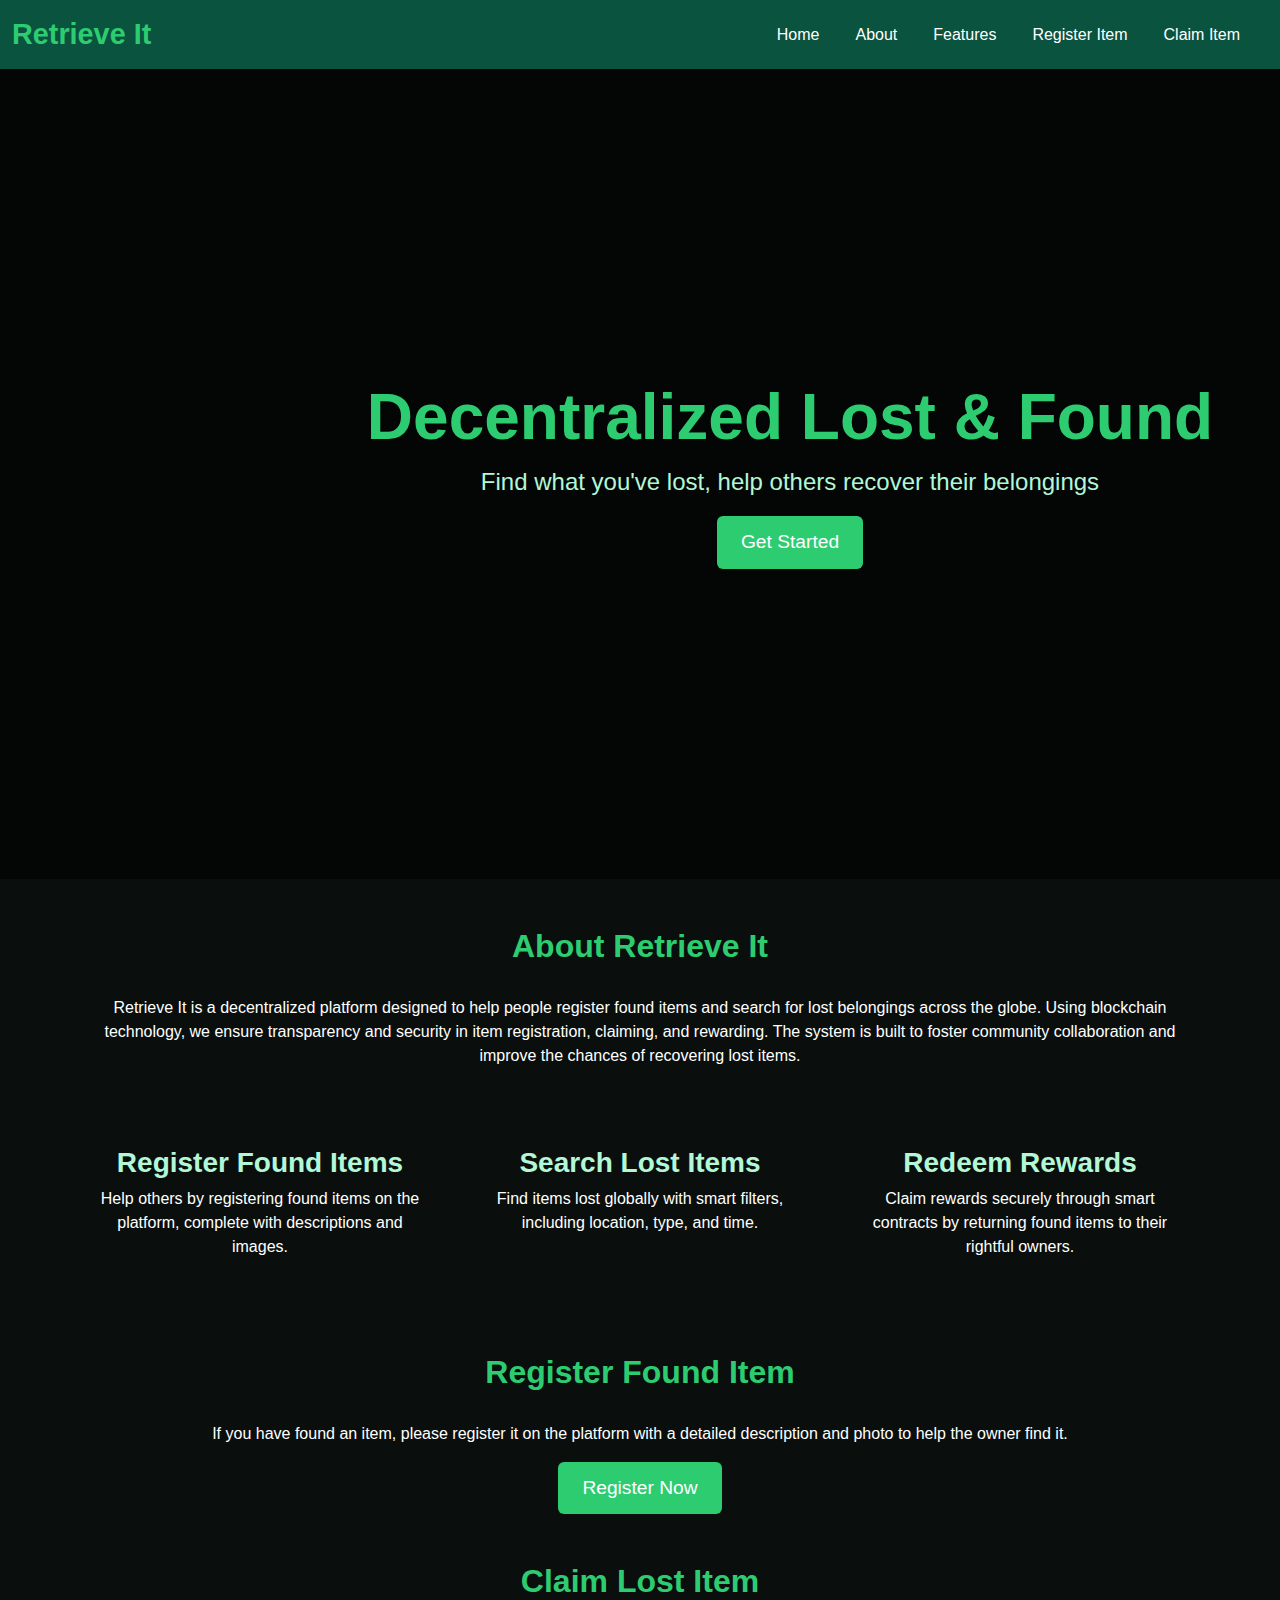
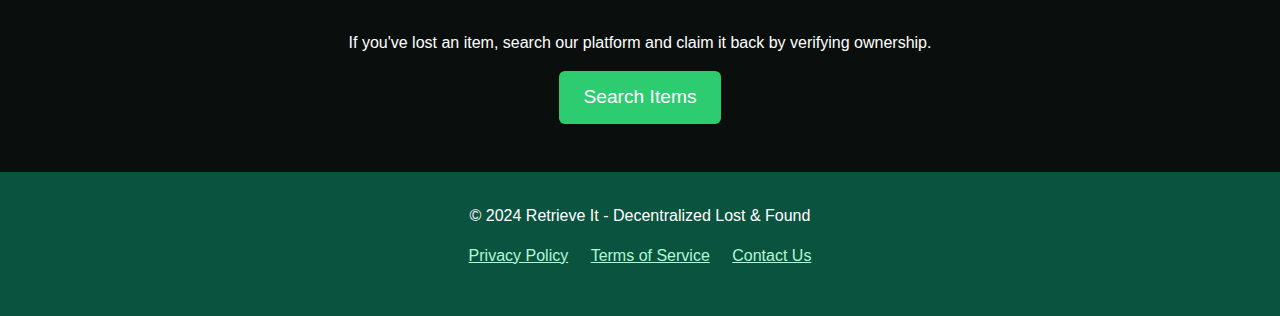
==== index.html @ 5e63aada "Add files via upload" ====
<!DOCTYPE html>
<html lang="en">
<head>
    <meta charset="UTF-8">
    <meta name="viewport" content="width=device-width, initial-scale=1.0">
    <title>Decentralized Lost & Found - Emerald Theme</title>
    <link href="https://cdn.jsdelivr.net/npm/bootstrap@5.3.0-alpha1/dist/css/bootstrap.min.css" rel="stylesheet">
    <link rel="stylesheet" href="./styles.css">
</head>
<body>

    <!-- Navbar -->
    <nav class="navbar navbar-expand-lg navbar-dark bg-emerald">
        <div class="container-fluid">
            <a class="navbar-brand" href="#">Retrieve It</a>
            <button class="navbar-toggler" type="button" data-bs-toggle="collapse" data-bs-target="#navbarNav" aria-controls="navbarNav" aria-expanded="false" aria-label="Toggle navigation">
                <span class="navbar-toggler-icon"></span>
            </button>
            <div class="collapse navbar-collapse" id="navbarNav">
                <ul class="navbar-nav ms-auto">
                    <li class="nav-item">
                        <a class="nav-link active" aria-current="page" href="#">Home</a>
                    </li>
                    <li class="nav-item">
                        <a class="nav-link" href="#about">About</a>
                    </li>
                    <li class="nav-item">
                        <a class="nav-link" href="#features">Features</a>
                    </li>
                    <li class="nav-item">
                        <a class="nav-link" href="#register">Register Item</a>
                    </li>
                    <li class="nav-item">
                        <a class="nav-link" href="#claim">Claim Item</a>
                    </li>
                </ul>
            </div>
        </div>
    </nav>

    <!-- Hero Section -->
    <div class="hero-section text-center text-white d-flex align-items-center justify-content-center">
        <video autoplay loop muted>
            <source src="./RSL Funding Happy Family Clip.mp4" type="video/mp4">
            Your browser does not support the video tag.
        </video>
        <div>
            <h1>Decentralized Lost & Found</h1>
            <p>Find what you've lost, help others recover their belongings</p>
            <a href="#features" class="btn btn-emerald">Get Started</a>
        </div>
    </div>

    <!-- About Section -->
    <section id="about" class="container my-5 text-center">
        <h2>About Retrieve It</h2>
        <p>
            Retrieve It is a decentralized platform designed to help people register found items and search for lost belongings across the globe. Using blockchain technology, we ensure transparency and security in item registration, claiming, and rewarding. The system is built to foster community collaboration and improve the chances of recovering lost items.
        </p>
    </section>

    <!-- Features Section -->
    <section id="features" class="container my-5 text-center">
        <div class="row">
            <div class="col-md-4">
                <i class="bi bi-box-seam icon"></i>
                <h3>Register Found Items</h3>
                <p>Help others by registering found items on the platform, complete with descriptions and images.</p>
            </div>
            <div class="col-md-4">
                <i class="bi bi-search icon"></i>
                <h3>Search Lost Items</h3>
                <p>Find items lost globally with smart filters, including location, type, and time.</p>
            </div>
            <div class="col-md-4">
                <i class="bi bi-wallet2 icon"></i>
                <h3>Redeem Rewards</h3>
                <p>Claim rewards securely through smart contracts by returning found items to their rightful owners.</p>
            </div>
        </div>
    </section>

    <!-- Register and Claim Section -->
    <section id="register" class="container my-5 text-center">
        <h2>Register Found Item</h2>
        <p>If you have found an item, please register it on the platform with a detailed description and photo to help the owner find it.</p>
        <a href="#" class="btn btn-emerald">Register Now</a>
    </section>

    <section id="claim" class="container my-5 text-center">
        <h2>Claim Lost Item</h2>
        <p>If you've lost an item, search our platform and claim it back by verifying ownership.</p>
        <a href="#" class="btn btn-emerald">Search Items</a>
    </section>

    <!-- Footer -->
    <footer class="footer">
        <div class="container">
            <p>&copy; 2024 Retrieve It - Decentralized Lost & Found</p>
            <ul class="list-inline">
                <li class="list-inline-item"><a href="#">Privacy Policy</a></li>
                <li class="list-inline-item"><a href="#">Terms of Service</a></li>
                <li class="list-inline-item"><a href="#">Contact Us</a></li>
            </ul>
        </div>
    </footer>

    <script src="https://cdn.jsdelivr.net/npm/bootstrap@5.3.0-alpha1/dist/js/bootstrap.bundle.min.js"></script>
    <script src="js/scripts.js"></script>
</body>
</html>
---- styles.css ----
body {
    font-family: Arial, sans-serif;
    margin: 0;
    padding: 0;
}

header {
    background-color: #333;
    color: #fff;
    padding: 1em;
    text-align: center;
    animation: fadeIn 2s; /* add animation to header */
}

nav ul {
    list-style: none;
    margin: 0;
    padding: 0;
    display: flex;
    justify-content: space-between;
}

nav li {
    margin-right: 20px;
}

nav a {
    color: #fff;
    text-decoration: none;
}

main {
    display: grid;
    grid-template-columns: 1fr 1fr;
    gap: 20px;
    padding: 20px;
}

.hero {
    grid-column: 1 / -1;
    background-image: linear-gradient(to bottom, #333, #444);
    color: #fff;
    padding: 20px;
    text-align: center;
    animation: slideIn 2s; /* add animation to hero section */
}

.hero h1 {
    font-size: 36px;
    margin-bottom: 10px;
    animation: bounceIn 2s; /* add animation to hero title */
}

.hero p {
    font-size: 18px;
    margin-bottom: 20px;
    animation: fadeIn 2s; /* add animation to hero paragraph */
}

.hero button {
    background-color: #4CAF50;
    color: #fff;
    border: none;
    border-radius: 5px;
    cursor: pointer;
    animation: pulse 2s; /* add animation to hero button */
}

.finder-form {
    animation: fadeIn 2s; /* add animation to form section */
}

.finder-response {
    animation: fadeIn 2s; /* add animation to response section */
}

.finder-tips {
    animation: fadeIn 2s; /* add animation to tips section */
}

footer {
    animation: slideIn 2s; /* add animation to footer */
}

/* animation keyframes */
@keyframes fadeIn {
    0% {
        opacity: 0;
    }
    100% {
        opacity: 1;
    }
}

@keyframes slideIn {
    0% {
        transform: translateX(-100%);
    }
    100% {
        transform: translateX(0);
    }
}

@keyframes bounceIn {
    0% {
        transform: scale(0.5);
    }
    50% {
        transform: scale(1.2);
    }
    100% {
        transform: scale(1);
    }
}

@keyframes pulse {
    0% {
        transform: scale(0.9);
    }
    50% {
        transform: scale(1.1);
    }
    100% {
        transform: scale(0.9);
    }
}


/* General Styles */
body {
    font-family: 'Poppins', sans-serif;
    background-color: #0a0f0d;
    color: #fff;
    margin: 0;
    padding: 0;
}

/* Emerald Theme Colors */
.bg-emerald {
    background-color: #0a533f !important;
}

.btn-emerald {
    background-color: #2ecc71;
    color: #fff;
    border: none;
    font-size: 1.2rem;
    padding: 0.75rem 1.5rem;
    transition: background-color 0.3s;
}

.btn-emerald:hover {
    background-color: #27ae60;
}

/* Hero Section */
.hero-section {
    height: 90vh;
    background: linear-gradient(rgba(0, 0, 0, 0.6), rgba(0, 0, 0, 0.6)), url('https://images.unsplash.com/photo-1606760227055-1a9e6f3fa98a') no-repeat center center/cover;
    text-align: center;
}

.hero-section h1 {
    font-size: 4rem;
    font-weight: 700;
    color: #2ecc71;
}

.hero-section p {
    font-size: 1.5rem;
    color: #b2f7d6;
}

.hero-section .btn {
    font-size: 1.2rem;
    padding: 0.75rem 1.5rem;
}

/* Navbar */
.navbar-brand {
    font-weight: bold;
    font-size: 1.8rem;
    color: #2ecc71 !important;
}

.nav-link {
    color: #fff !important;
}

.nav-link:hover {
    color: #2ecc71 !important;
}

/* Features Section */
.icon {
    font-size: 3rem;
    margin-bottom: 20px;
    color: #2ecc71;
}

h2 {
    font-weight: 600;
    color: #2ecc71;
    margin-bottom: 30px;
}

h3 {
    font-weight: 600;
    color: #b2f7d6;
}

.container .row .col-md-4 {
    padding: 30px;
}

/* Footer */
.footer {
    background-color: #0a533f;
    padding: 2rem;
    color: #fff;
    text-align: center;
}

.footer ul {
    list-style: none;
    padding: 0;
}

.footer ul li {
    display: inline;
    margin: 0 10px;
}

.footer ul li a {
    color: #b2f7d6;
}

.footer ul li a:hover {
    color: #2ecc71;
}
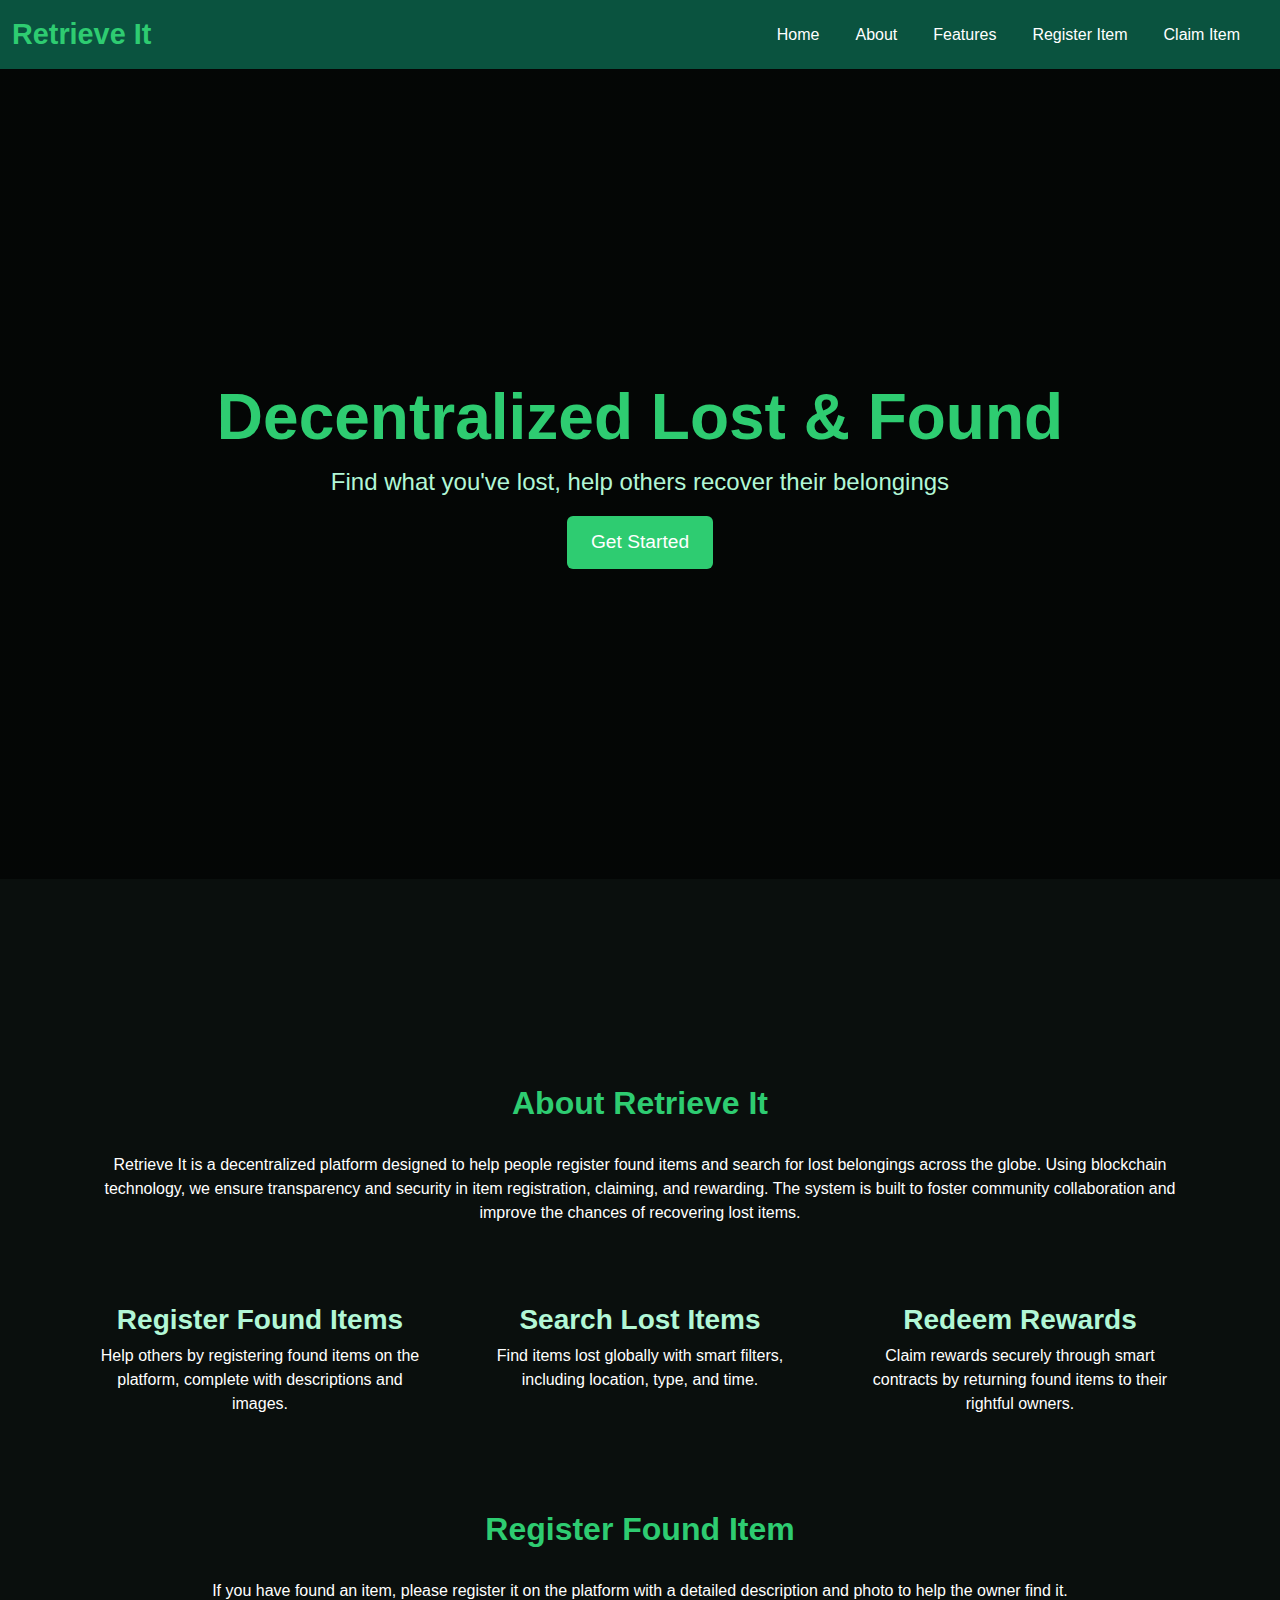
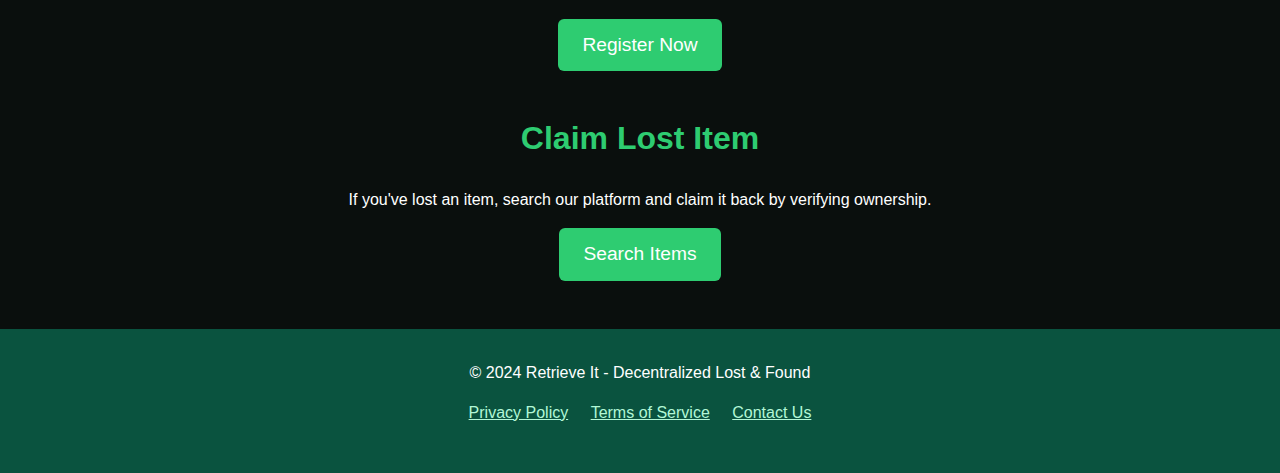
==== commit 93da6239: "Update index.html" ====
--- a/index.html
+++ b/index.html
@@ -37,19 +37,21 @@
             </div>
         </div>
     </nav>
+<div> <div class="hero-section text-center text-white d-flex align-items-center justify-content-center">
+        
+    <div>
+        <h1>Decentralized Lost & Found</h1>
+        <p>Find what you've lost, help others recover their belongings</p>
+        <a href="#features" class="btn btn-emerald">Get Started</a>
+    </div>
+</div>
+    <video autoplay loop muted>
+        <source src="./Motion Made - Free Green Color Neon lights rectangle frame animated loop background.mp4" type="video/mp4">
+        Your browser does not support the video tag.
+    </video>
 
     <!-- Hero Section -->
-    <div class="hero-section text-center text-white d-flex align-items-center justify-content-center">
-        <video autoplay loop muted>
-            <source src="./RSL Funding Happy Family Clip.mp4" type="video/mp4">
-            Your browser does not support the video tag.
-        </video>
-        <div>
-            <h1>Decentralized Lost & Found</h1>
-            <p>Find what you've lost, help others recover their belongings</p>
-            <a href="#features" class="btn btn-emerald">Get Started</a>
-        </div>
-    </div>
+   
 
     <!-- About Section -->
     <section id="about" class="container my-5 text-center">
@@ -79,7 +81,7 @@
             </div>
         </div>
     </section>
-
+</div>
     <!-- Register and Claim Section -->
     <section id="register" class="container my-5 text-center">
         <h2>Register Found Item</h2>
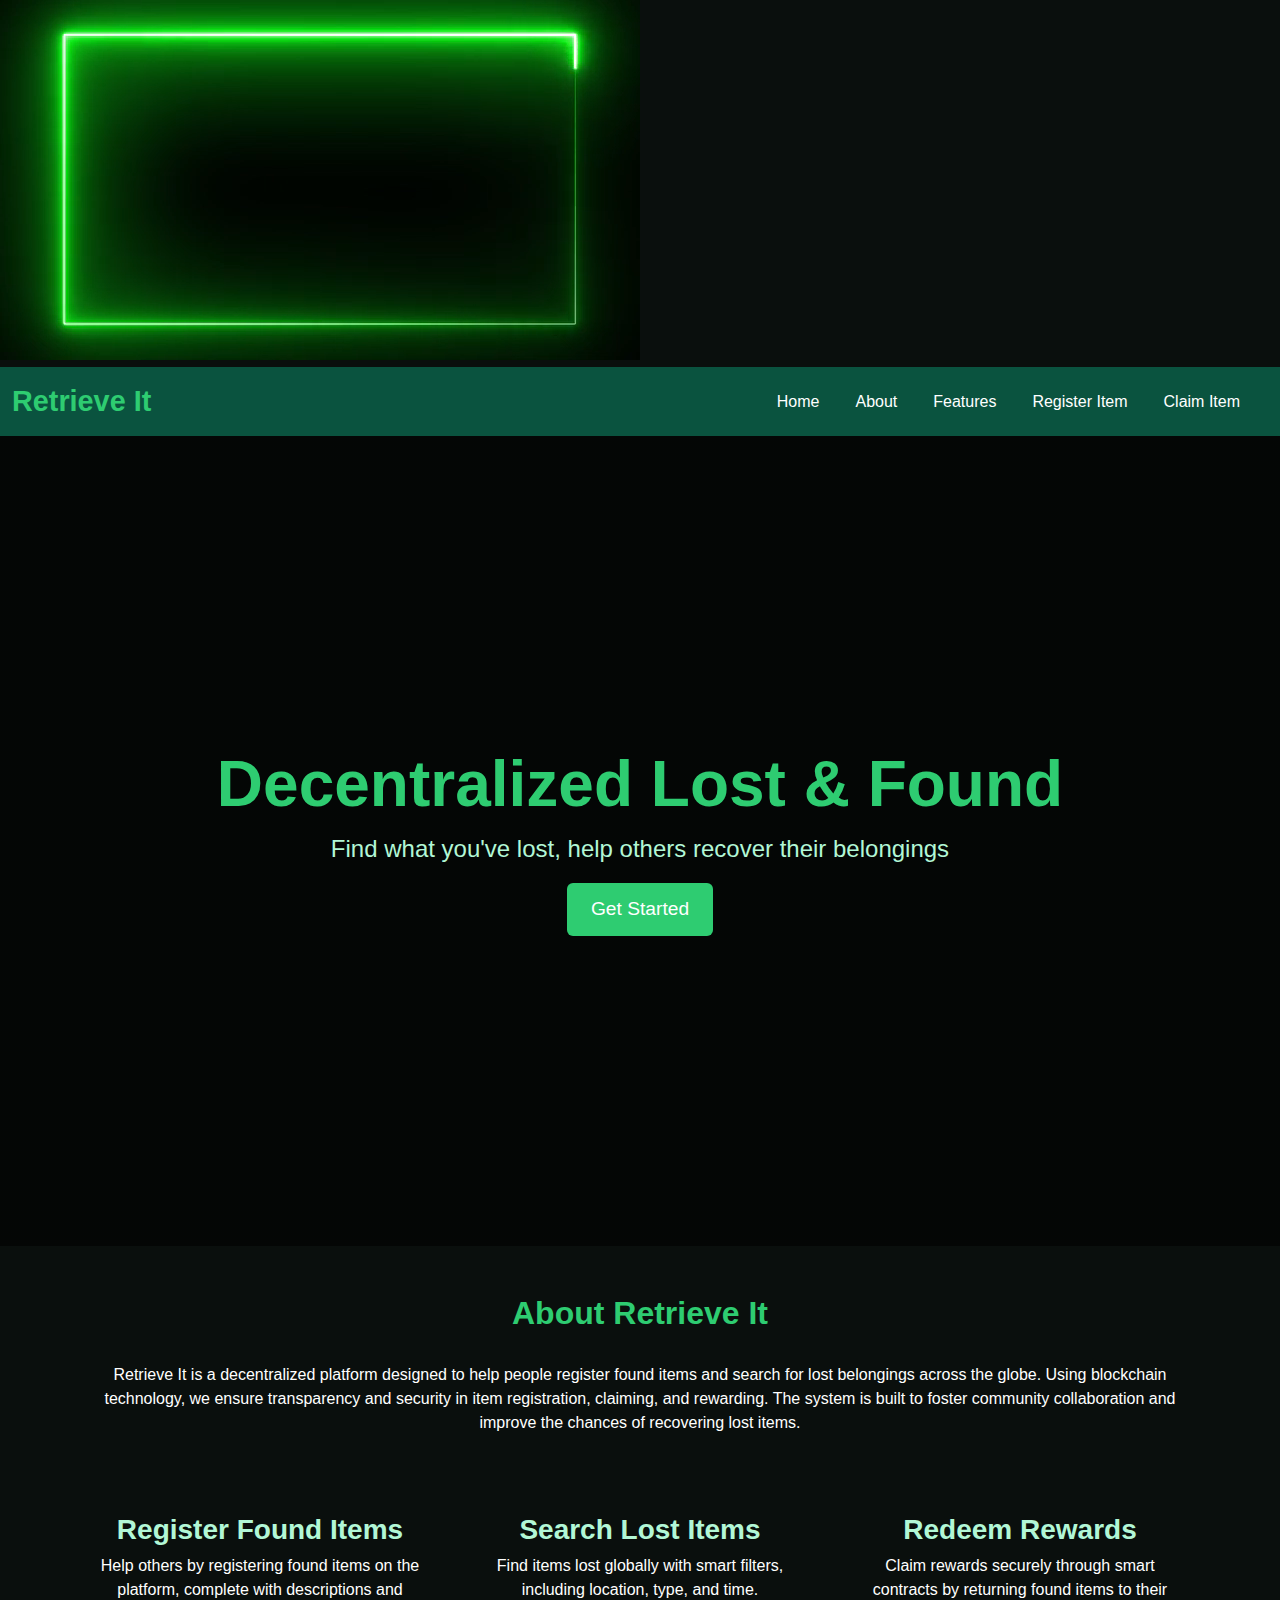
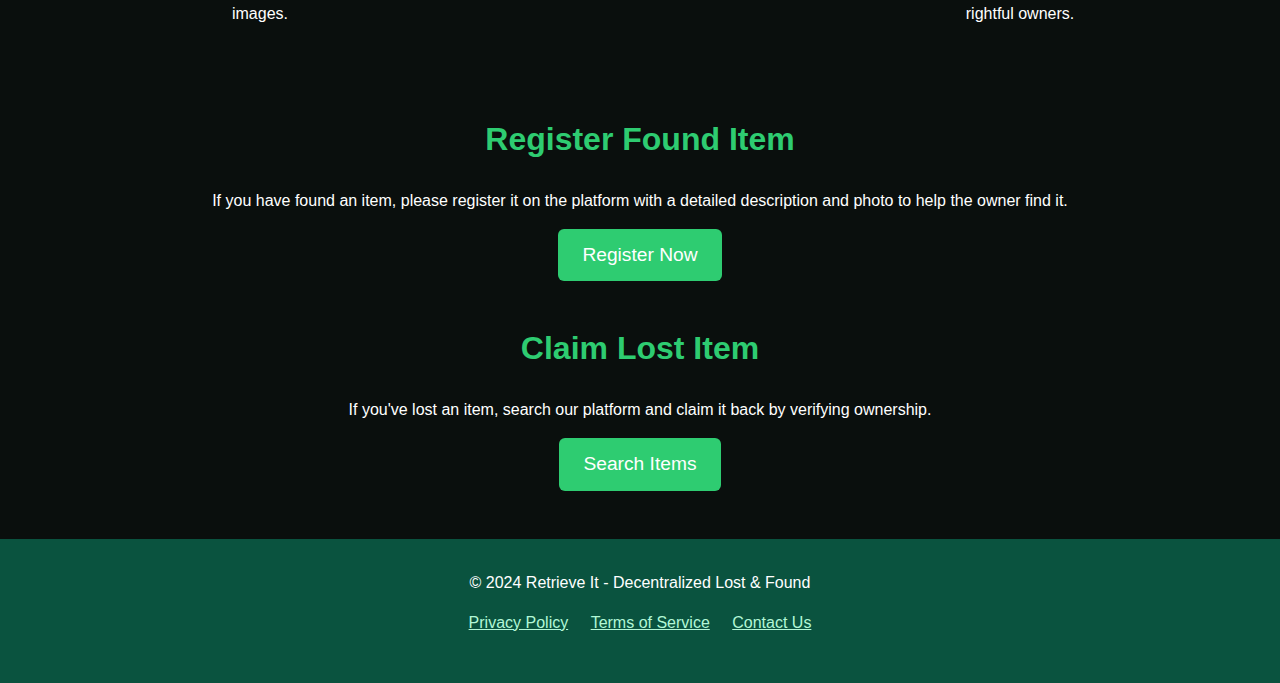
==== commit ef9695b0: "Update index.html" ====
--- a/index.html
+++ b/index.html
@@ -1,5 +1,6 @@
 <!DOCTYPE html>
 <html lang="en">
+
 <head>
     <meta charset="UTF-8">
     <meta name="viewport" content="width=device-width, initial-scale=1.0">
@@ -7,85 +8,94 @@
     <link href="https://cdn.jsdelivr.net/npm/bootstrap@5.3.0-alpha1/dist/css/bootstrap.min.css" rel="stylesheet">
     <link rel="stylesheet" href="./styles.css">
 </head>
+
 <body>
+    <div class="ggs">
+        <video autoplay loop muted plays-inline class="back-video"> 
+            <source src="./Motion Made - Free Green Color Neon lights rectangle frame animated loop background.mp4">
+        </video>
+        <!-- Navbar -->
+        <nav class="navbar navbar-expand-lg navbar-dark bg-emerald">
+            <div class="container-fluid">
+                <a class="navbar-brand" href="#">Retrieve It</a>
+                <button class="navbar-toggler" type="button" data-bs-toggle="collapse" data-bs-target="#navbarNav"
+                    aria-controls="navbarNav" aria-expanded="false" aria-label="Toggle navigation">
+                    <span class="navbar-toggler-icon"></span>
+                </button>
+                <div class="collapse navbar-collapse" id="navbarNav">
+                    <ul class="navbar-nav ms-auto">
+                        <li class="nav-item">
+                            <a class="nav-link active" aria-current="page" href="#">Home</a>
+                        </li>
+                        <li class="nav-item">
+                            <a class="nav-link" href="#about">About</a>
+                        </li>
+                        <li class="nav-item">
+                            <a class="nav-link" href="#features">Features</a>
+                        </li>
+                        <li class="nav-item">
+                            <a class="nav-link" href="#register">Register Item</a>
+                        </li>
+                        <li class="nav-item">
+                            <a class="nav-link" href="#claim">Claim Item</a>
+                        </li>
+                    </ul>
+                </div>
+            </div>
+        </nav>
 
-    <!-- Navbar -->
-    <nav class="navbar navbar-expand-lg navbar-dark bg-emerald">
-        <div class="container-fluid">
-            <a class="navbar-brand" href="#">Retrieve It</a>
-            <button class="navbar-toggler" type="button" data-bs-toggle="collapse" data-bs-target="#navbarNav" aria-controls="navbarNav" aria-expanded="false" aria-label="Toggle navigation">
-                <span class="navbar-toggler-icon"></span>
-            </button>
-            <div class="collapse navbar-collapse" id="navbarNav">
-                <ul class="navbar-nav ms-auto">
-                    <li class="nav-item">
-                        <a class="nav-link active" aria-current="page" href="#">Home</a>
-                    </li>
-                    <li class="nav-item">
-                        <a class="nav-link" href="#about">About</a>
-                    </li>
-                    <li class="nav-item">
-                        <a class="nav-link" href="#features">Features</a>
-                    </li>
-                    <li class="nav-item">
-                        <a class="nav-link" href="#register">Register Item</a>
-                    </li>
-                    <li class="nav-item">
-                        <a class="nav-link" href="#claim">Claim Item</a>
-                    </li>
-                </ul>
+        <div>
+            <div class="hero-section text-center text-white d-flex align-items-center justify-content-center">
+
+                <div>
+                    <h1>Decentralized Lost & Found</h1>
+                    <p>Find what you've lost, help others recover their belongings</p>
+                    <a href="#features" class="btn btn-emerald">Get Started</a>
+                </div>
             </div>
         </div>
-    </nav>
-<div> <div class="hero-section text-center text-white d-flex align-items-center justify-content-center">
-        
-    <div>
-        <h1>Decentralized Lost & Found</h1>
-        <p>Find what you've lost, help others recover their belongings</p>
-        <a href="#features" class="btn btn-emerald">Get Started</a>
     </div>
-</div>
-    <video autoplay loop muted>
-        <source src="./Motion Made - Free Green Color Neon lights rectangle frame animated loop background.mp4" type="video/mp4">
-        Your browser does not support the video tag.
-    </video>
 
-    <!-- Hero Section -->
-   
 
-    <!-- About Section -->
-    <section id="about" class="container my-5 text-center">
-        <h2>About Retrieve It</h2>
-        <p>
-            Retrieve It is a decentralized platform designed to help people register found items and search for lost belongings across the globe. Using blockchain technology, we ensure transparency and security in item registration, claiming, and rewarding. The system is built to foster community collaboration and improve the chances of recovering lost items.
-        </p>
-    </section>
+        <!-- About Section -->
+        <section id="about" class="container my-5 text-center">
+            <h2>About Retrieve It</h2>
+            <p>
+                Retrieve It is a decentralized platform designed to help people register found items and search for lost
+                belongings across the globe. Using blockchain technology, we ensure transparency and security in item
+                registration, claiming, and rewarding. The system is built to foster community collaboration and improve
+                the chances of recovering lost items.
+            </p>
+        </section>
 
-    <!-- Features Section -->
-    <section id="features" class="container my-5 text-center">
-        <div class="row">
-            <div class="col-md-4">
-                <i class="bi bi-box-seam icon"></i>
-                <h3>Register Found Items</h3>
-                <p>Help others by registering found items on the platform, complete with descriptions and images.</p>
+        <!-- Features Section -->
+        <section id="features" class="container my-5 text-center">
+            <div class="row">
+                <div class="col-md-4">
+                    <i class="bi bi-box-seam icon"></i>
+                    <h3>Register Found Items</h3>
+                    <p>Help others by registering found items on the platform, complete with descriptions and images.
+                    </p>
+                </div>
+                <div class="col-md-4">
+                    <i class="bi bi-search icon"></i>
+                    <h3>Search Lost Items</h3>
+                    <p>Find items lost globally with smart filters, including location, type, and time.</p>
+                </div>
+                <div class="col-md-4">
+                    <i class="bi bi-wallet2 icon"></i>
+                    <h3>Redeem Rewards</h3>
+                    <p>Claim rewards securely through smart contracts by returning found items to their rightful owners.
+                    </p>
+                </div>
             </div>
-            <div class="col-md-4">
-                <i class="bi bi-search icon"></i>
-                <h3>Search Lost Items</h3>
-                <p>Find items lost globally with smart filters, including location, type, and time.</p>
-            </div>
-            <div class="col-md-4">
-                <i class="bi bi-wallet2 icon"></i>
-                <h3>Redeem Rewards</h3>
-                <p>Claim rewards securely through smart contracts by returning found items to their rightful owners.</p>
-            </div>
-        </div>
-    </section>
-</div>
+        </section>
+
     <!-- Register and Claim Section -->
     <section id="register" class="container my-5 text-center">
         <h2>Register Found Item</h2>
-        <p>If you have found an item, please register it on the platform with a detailed description and photo to help the owner find it.</p>
+        <p>If you have found an item, please register it on the platform with a detailed description and photo to help
+            the owner find it.</p>
         <a href="#" class="btn btn-emerald">Register Now</a>
     </section>
 
@@ -110,4 +120,5 @@
     <script src="https://cdn.jsdelivr.net/npm/bootstrap@5.3.0-alpha1/dist/js/bootstrap.bundle.min.js"></script>
     <script src="js/scripts.js"></script>
 </body>
+
 </html>
--- a/styles.css
+++ b/styles.css
@@ -238,3 +238,5 @@
 .footer ul li a:hover {
     color: #2ecc71;
 }
+
+
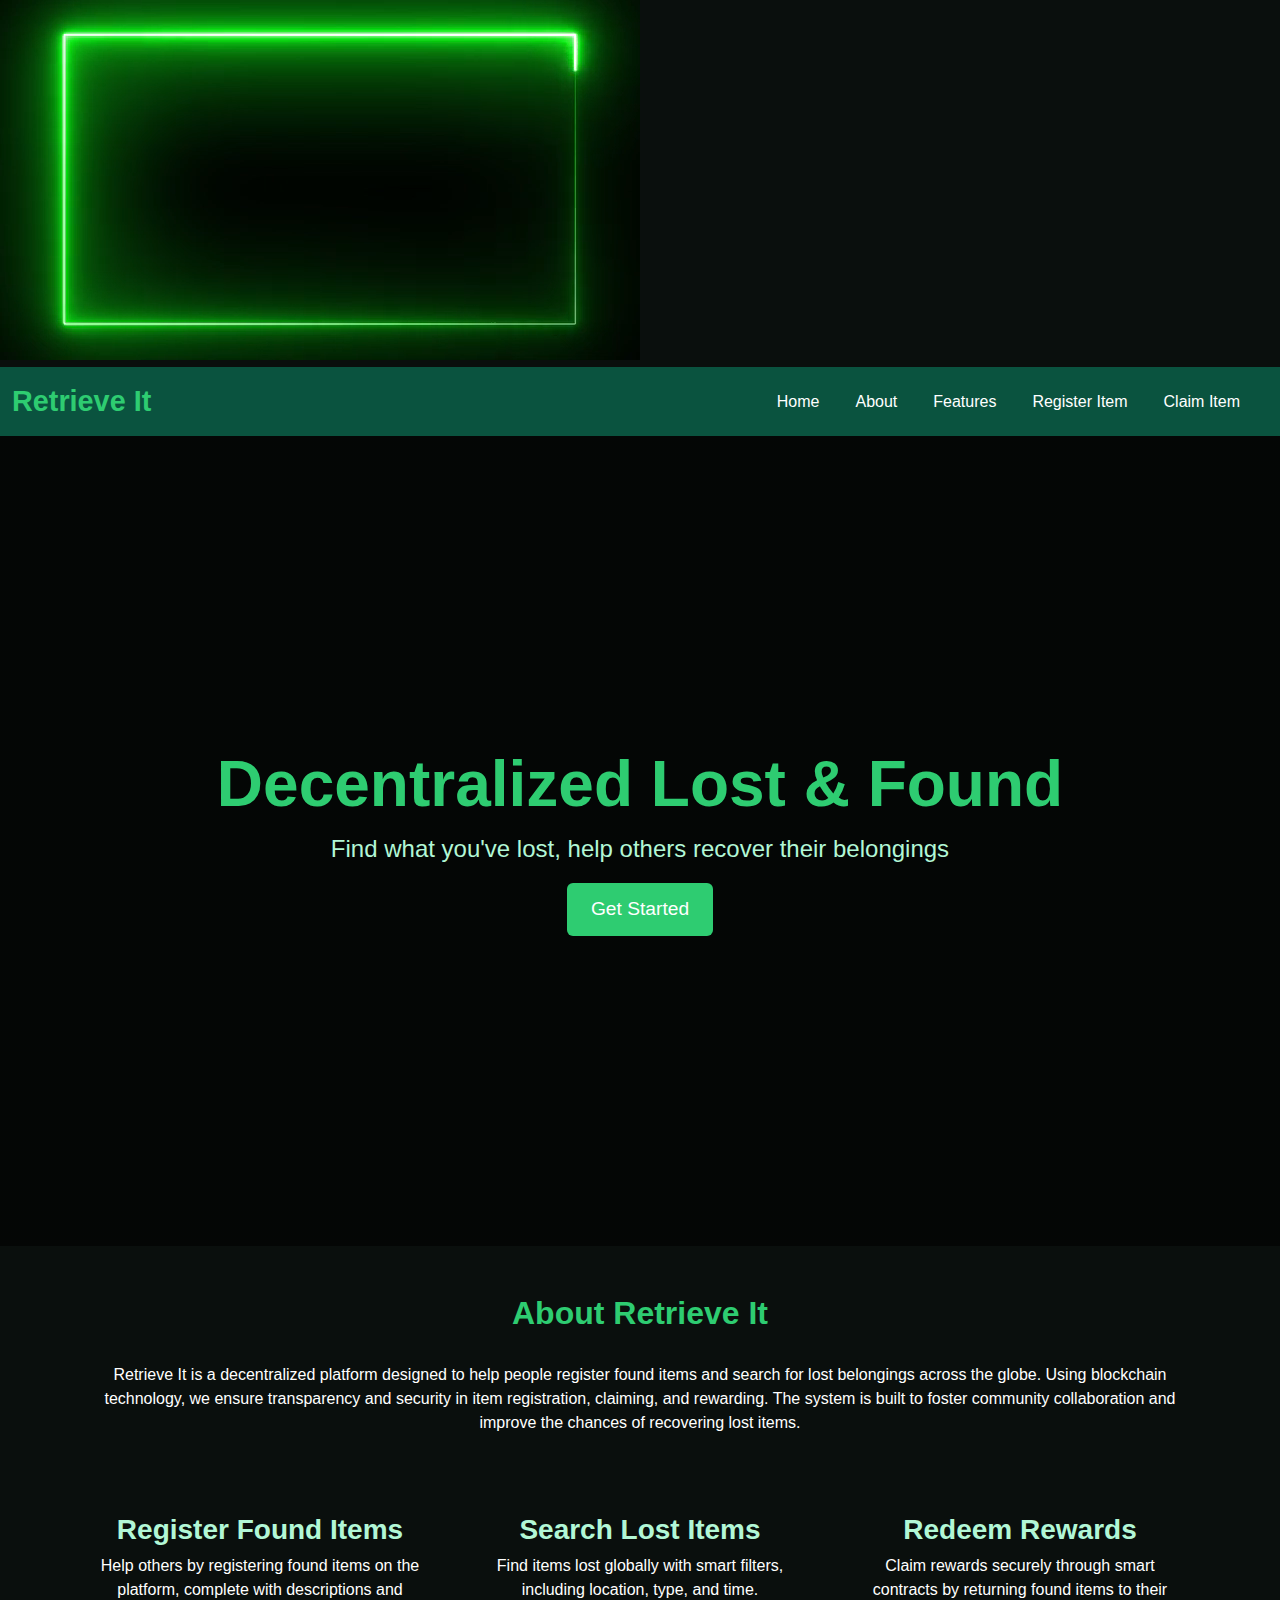
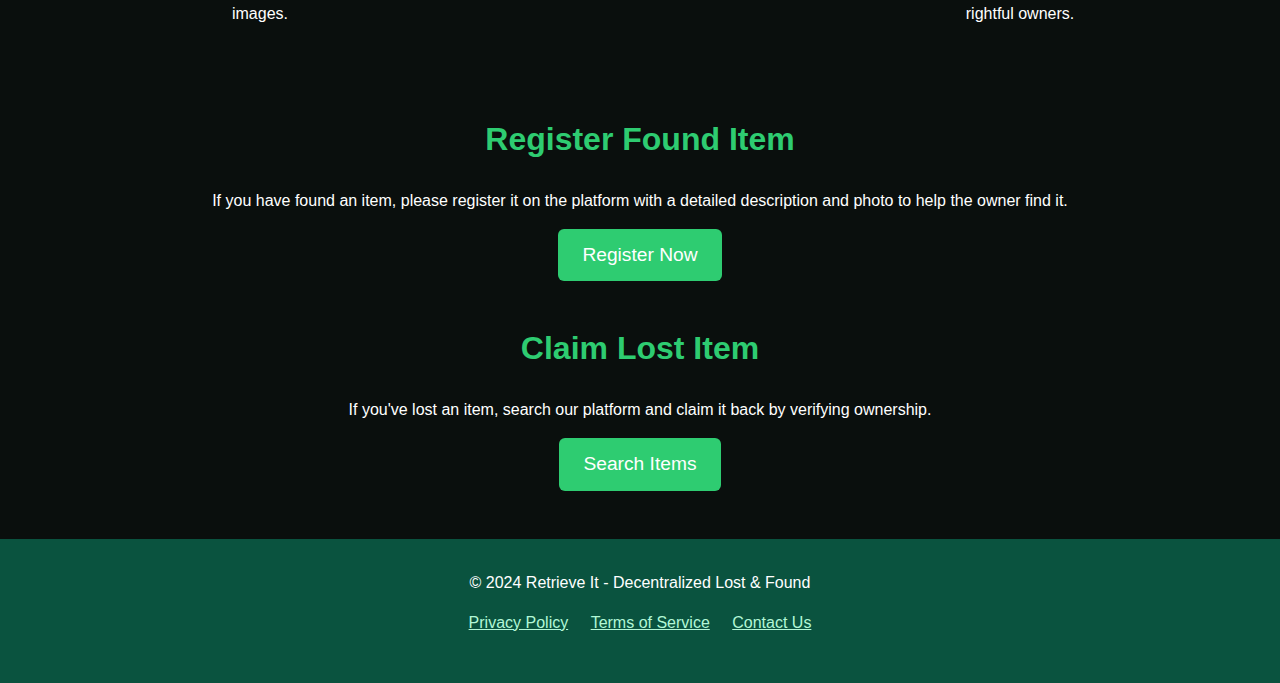
==== commit f7484154: "Update index.html" ====
--- a/index.html
+++ b/index.html
@@ -16,7 +16,9 @@
         </video>
         <!-- Navbar -->
         <nav class="navbar navbar-expand-lg navbar-dark bg-emerald">
+            
             <div class="container-fluid">
+                <div><img src="./Screenshot_2024-09-07_202419-removebg-preview (1).png" alt="" height="60" id="navimg"></div>
                 <a class="navbar-brand" href="#">Retrieve It</a>
                 <button class="navbar-toggler" type="button" data-bs-toggle="collapse" data-bs-target="#navbarNav"
                     aria-controls="navbarNav" aria-expanded="false" aria-label="Toggle navigation">
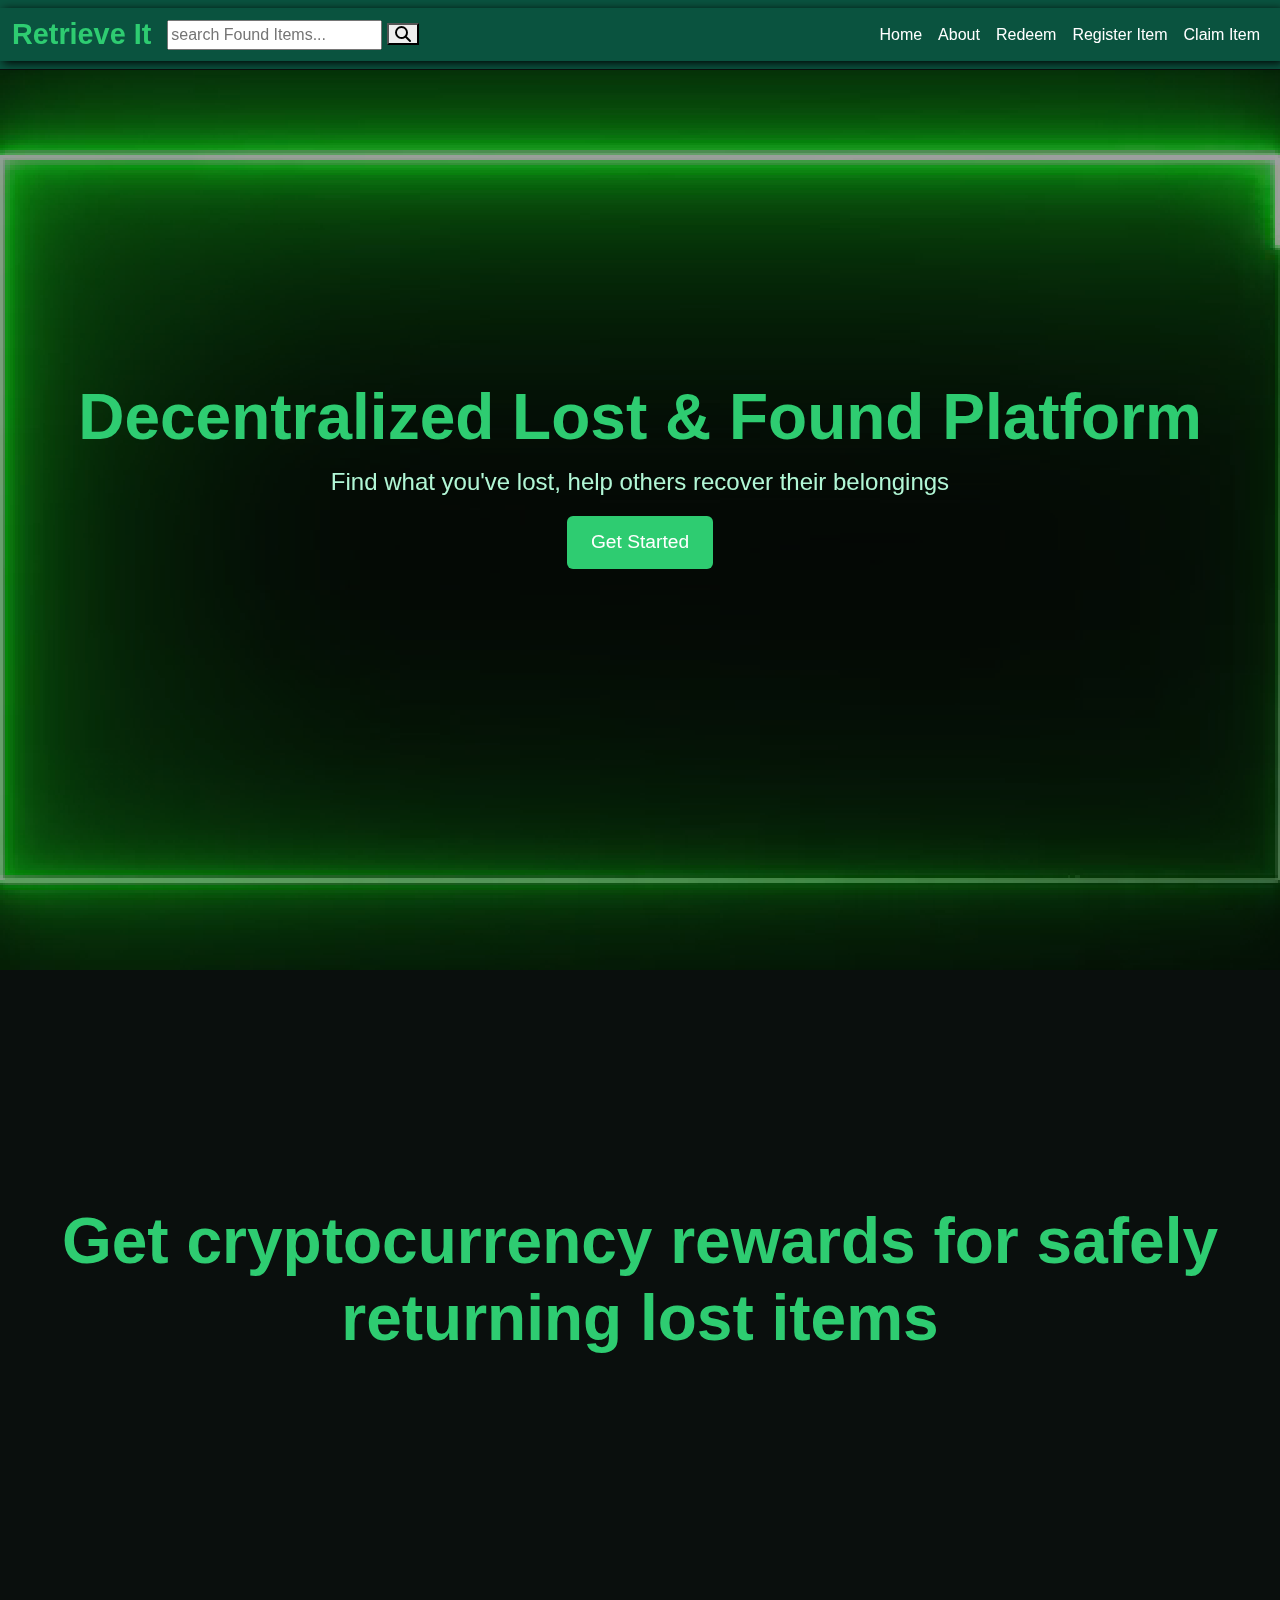
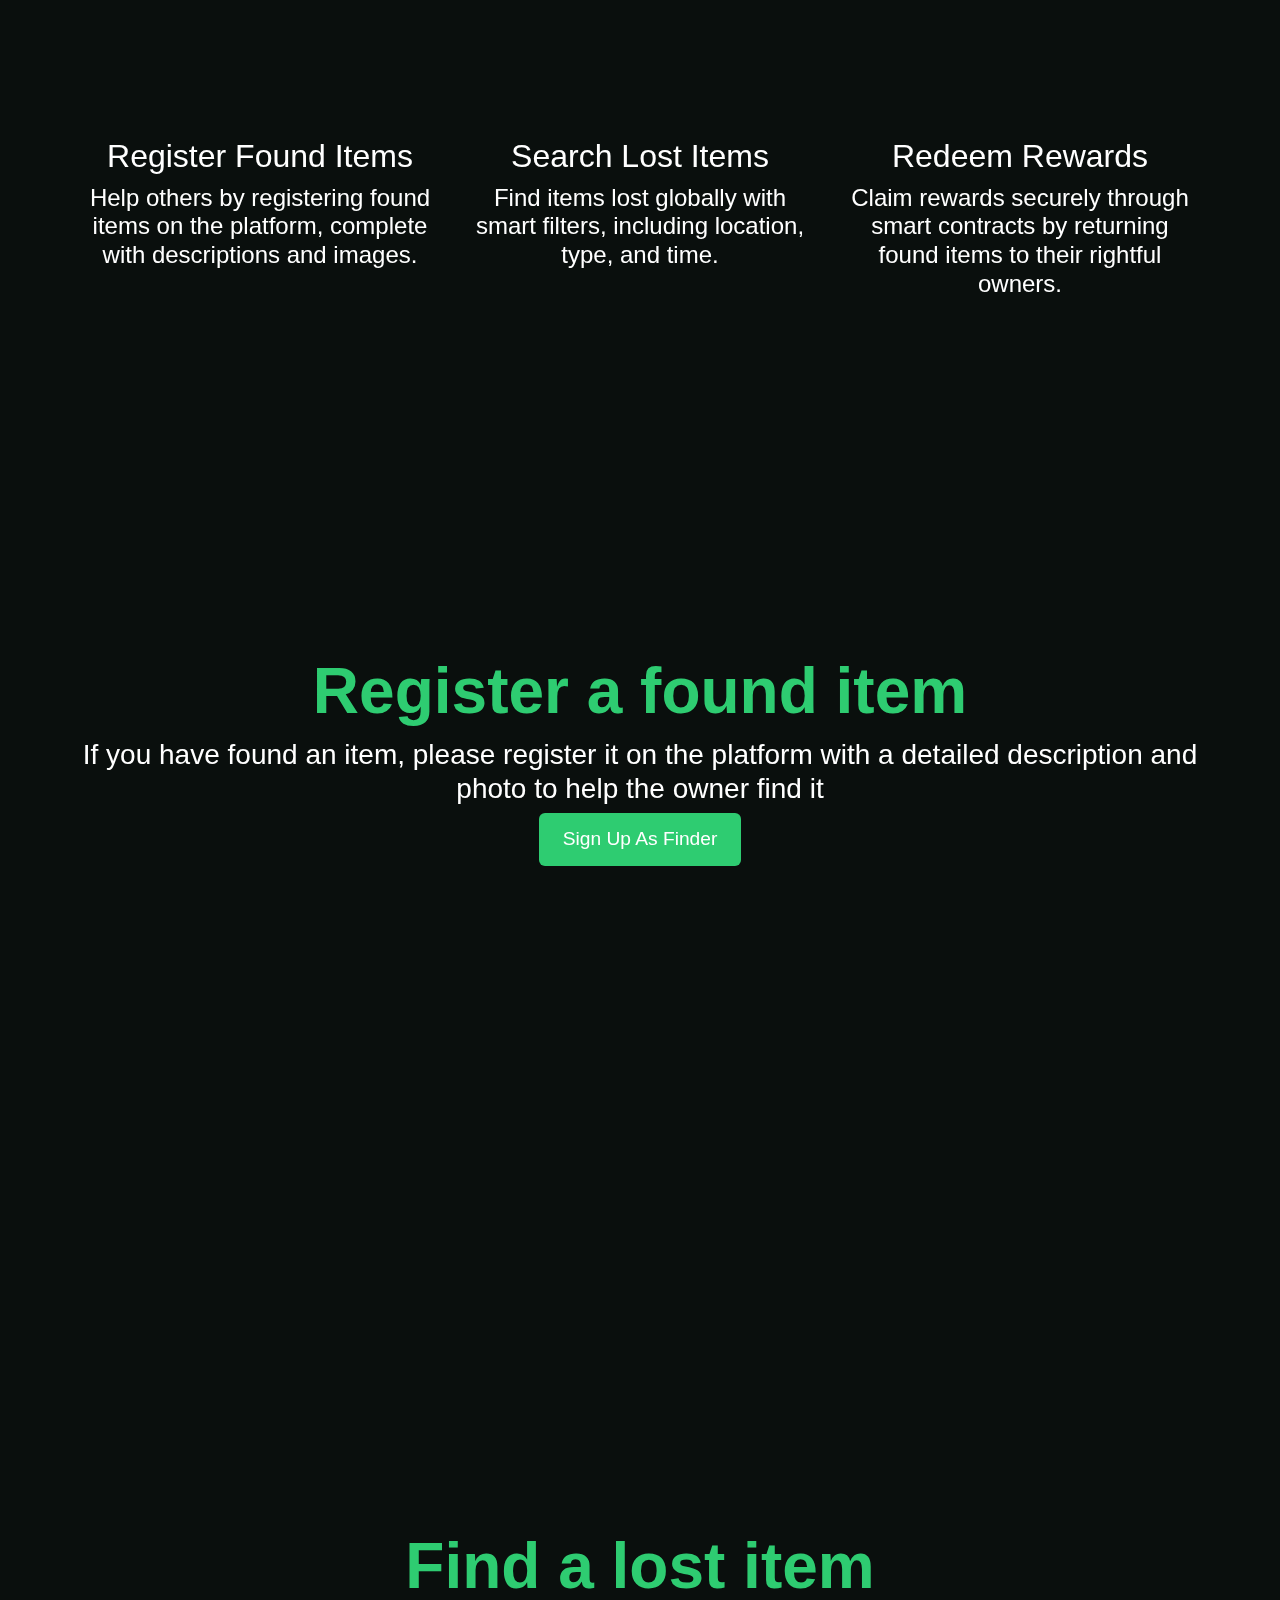
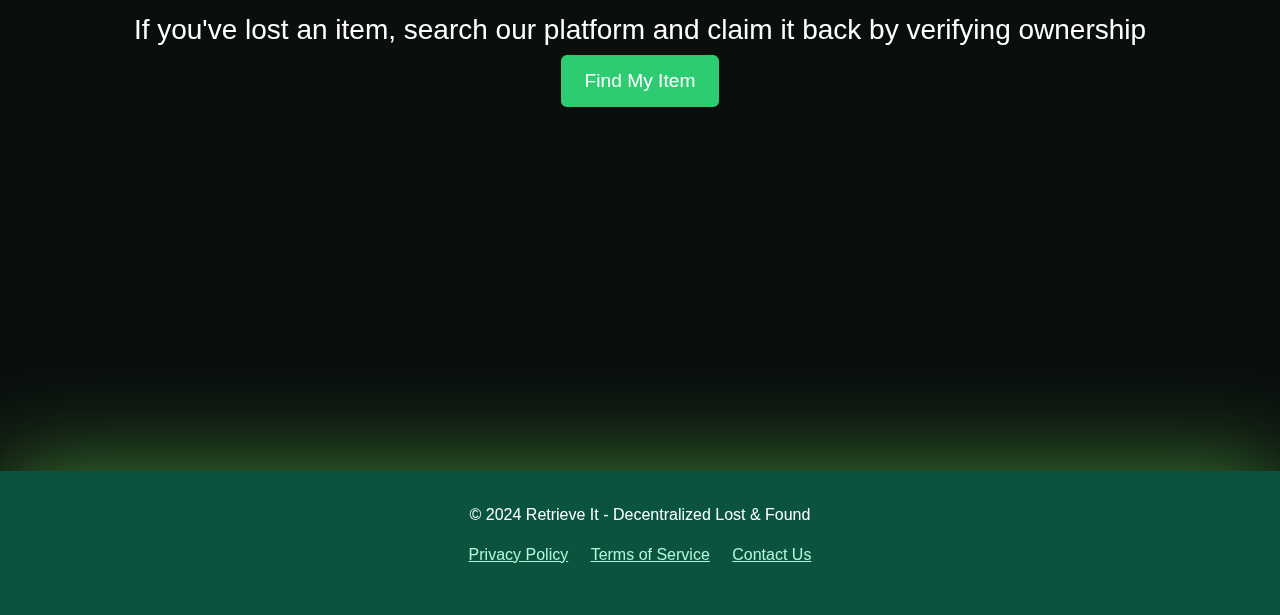
==== commit 141ccd3c: "Update index.html" ====
--- a/index.html
+++ b/index.html
@@ -4,108 +4,135 @@
 <head>
     <meta charset="UTF-8">
     <meta name="viewport" content="width=device-width, initial-scale=1.0">
-    <title>Decentralized Lost & Found - Emerald Theme</title>
+    <title>Home-Retrieve It</title>
     <link href="https://cdn.jsdelivr.net/npm/bootstrap@5.3.0-alpha1/dist/css/bootstrap.min.css" rel="stylesheet">
+    <link rel="stylesheet" href="https://cdnjs.cloudflare.com/ajax/libs/font-awesome/6.1.2/css/all.min.css">
     <link rel="stylesheet" href="./styles.css">
 </head>
 
 <body>
+
     <div class="ggs">
-        <video autoplay loop muted plays-inline class="back-video"> 
+        <video autoplay loop muted plays-inline class="back-video">
             <source src="./Motion Made - Free Green Color Neon lights rectangle frame animated loop background.mp4">
         </video>
         <!-- Navbar -->
+    <header>
         <nav class="navbar navbar-expand-lg navbar-dark bg-emerald">
-            
+
             <div class="container-fluid">
-                <div><img src="./Screenshot_2024-09-07_202419-removebg-preview (1).png" alt="" height="60" id="navimg"></div>
-                <a class="navbar-brand" href="#">Retrieve It</a>
-                <button class="navbar-toggler" type="button" data-bs-toggle="collapse" data-bs-target="#navbarNav"
-                    aria-controls="navbarNav" aria-expanded="false" aria-label="Toggle navigation">
-                    <span class="navbar-toggler-icon"></span>
-                </button>
-                <div class="collapse navbar-collapse" id="navbarNav">
-                    <ul class="navbar-nav ms-auto">
-                        <li class="nav-item">
-                            <a class="nav-link active" aria-current="page" href="#">Home</a>
-                        </li>
-                        <li class="nav-item">
-                            <a class="nav-link" href="#about">About</a>
-                        </li>
-                        <li class="nav-item">
-                            <a class="nav-link" href="#features">Features</a>
-                        </li>
-                        <li class="nav-item">
-                            <a class="nav-link" href="#register">Register Item</a>
-                        </li>
-                        <li class="nav-item">
-                            <a class="nav-link" href="#claim">Claim Item</a>
-                        </li>
-                    </ul>
+                <div><img src="./Screenshot_2024-09-07_202419-removebg-preview (1).png" alt="" height="60" id="navimg""></div>
+                <a class=" navbar-brand" href="index.html">Retrieve It</a>
+                <form action="search.html" method="post" class="search-form">
+                    <input type="text" name="search_box" required placeholder="search Found Items..." maxlength="100">
+                    <button type="submit" class="fas fa-search"></button>
+                 </form>
+                    <button class="navbar-toggler" type="button" data-bs-toggle="collapse" data-bs-target="#navbarNav"
+                        aria-controls="navbarNav" aria-expanded="false" aria-label="Toggle navigation">
+                        <span class="navbar-toggler-icon"></span>
+                    </button>
+                    <div class="collapse navbar-collapse" id="navbarNav">
+                        <ul class="navbar-nav ms-auto">
+                            <li class="nav-item">
+                                <a class="nav-link active" aria-current="page" href="index.html">Home</a>
+                            </li>
+                            <li class="nav-item">
+                                <a class="nav-link" href="about.html">About</a>
+                            </li>
+                            <li class="nav-item">
+                                <a class="nav-link" href="features.html">Redeem</a>
+                            </li>
+                            <li class="nav-item">
+                                <a class="nav-link" href="register.html">Register Item</a>
+                            </li>
+                            <li class="nav-item">
+                                <a class="nav-link" href="claim.html">Claim Item</a>
+                            </li>
+                        </ul>
+                    </div>
                 </div>
-            </div>
         </nav>
-
+    </header>
         <div>
             <div class="hero-section text-center text-white d-flex align-items-center justify-content-center">
 
                 <div>
-                    <h1>Decentralized Lost & Found</h1>
+                    <h1>Decentralized Lost & Found Platform</h1>
                     <p>Find what you've lost, help others recover their belongings</p>
-                    <a href="#features" class="btn btn-emerald">Get Started</a>
+                    <a href="#features" class="btn btn-emerald" id="gt">Get Started</a>
                 </div>
             </div>
         </div>
     </div>
 
 
-        <!-- About Section -->
-        <section id="about" class="container my-5 text-center">
-            <h2>About Retrieve It</h2>
-            <p>
-                Retrieve It is a decentralized platform designed to help people register found items and search for lost
-                belongings across the globe. Using blockchain technology, we ensure transparency and security in item
-                registration, claiming, and rewarding. The system is built to foster community collaboration and improve
-                the chances of recovering lost items.
-            </p>
-        </section>
 
-        <!-- Features Section -->
-        <section id="features" class="container my-5 text-center">
+    <!-- Features Section -->
+    <div id="features">
+        <div id="get-rewards"
+            class="hero-section text-center text-white d-flex align-items-center justify-content-center">
+            <div>
+                <h1>Get cryptocurrency rewards for safely<br> returning lost items</h1>
+
+            </div>
+        </div>
+    </div>
+    <div id="features">
+        <section class="container my-5 text-center">
             <div class="row">
                 <div class="col-md-4">
                     <i class="bi bi-box-seam icon"></i>
-                    <h3>Register Found Items</h3>
-                    <p>Help others by registering found items on the platform, complete with descriptions and images.
-                    </p>
+                    <h2>Register Found Items</h2>
+                    <h4>Help others by registering found items on the platform, complete with descriptions and images.
+                    </h4>
                 </div>
                 <div class="col-md-4">
                     <i class="bi bi-search icon"></i>
-                    <h3>Search Lost Items</h3>
-                    <p>Find items lost globally with smart filters, including location, type, and time.</p>
+                    <h2>Search Lost Items</h2>
+                    <h4>Find items lost globally with smart filters, including location, type, and time.</h4>
                 </div>
                 <div class="col-md-4">
                     <i class="bi bi-wallet2 icon"></i>
-                    <h3>Redeem Rewards</h3>
-                    <p>Claim rewards securely through smart contracts by returning found items to their rightful owners.
-                    </p>
+                    <h2>Redeem Rewards</h2>
+                    <h4>Claim rewards securely through smart contracts by returning found items to their rightful
+                        owners.</h4>
+
                 </div>
             </div>
         </section>
+    </div>
 
-    <!-- Register and Claim Section -->
-    <section id="register" class="container my-5 text-center">
-        <h2>Register Found Item</h2>
-        <p>If you have found an item, please register it on the platform with a detailed description and photo to help
-            the owner find it.</p>
-        <a href="#" class="btn btn-emerald">Register Now</a>
-    </section>
-
-    <section id="claim" class="container my-5 text-center">
-        <h2>Claim Lost Item</h2>
-        <p>If you've lost an item, search our platform and claim it back by verifying ownership.</p>
-        <a href="#" class="btn btn-emerald">Search Items</a>
-    </section>
+    <!-- Register and Claim  -->
+    <div id="register">
+     <section class="container my-5 text-center">
+        <div>
+            <div class="hero-section text-center text-white d-flex align-items-center justify-content-center">
+                <div>
+                    <h1>Register a found item</h1>
+                    <h3>If you have found an item, please register it on the platform with a detailed description and photo to help
+                        the owner find it</h3>
+                        <a href="register.html" id="reg-button" class="btn btn-emerald" style="cursor: pointer;">Sign Up As Finder</a>
+    
+                </div>
+            </div>
+        </div>
+     </section>
+    </div>
+    
+    <div id="claim-rew">
+        <section class="container my-5 text-center">
+           <div>
+               <div class="hero-section text-center text-white d-flex align-items-center justify-content-center">
+                   <div>
+                       <h1>Find a lost item</h1>
+                       <h3>If you've lost an item, search our platform and claim it back by verifying ownership</h3>
+                           <a href="claim.html" id="claim-button"  class="btn btn-emerald">Find My Item</a>
+       
+                    </div>
+               </div>
+           </div>
+        </section>
+       </div>
 
     <!-- Footer -->
     <footer class="footer">
--- a/styles.css
+++ b/styles.css
@@ -1,131 +1,3 @@
-body {
-    font-family: Arial, sans-serif;
-    margin: 0;
-    padding: 0;
-}
-
-header {
-    background-color: #333;
-    color: #fff;
-    padding: 1em;
-    text-align: center;
-    animation: fadeIn 2s; /* add animation to header */
-}
-
-nav ul {
-    list-style: none;
-    margin: 0;
-    padding: 0;
-    display: flex;
-    justify-content: space-between;
-}
-
-nav li {
-    margin-right: 20px;
-}
-
-nav a {
-    color: #fff;
-    text-decoration: none;
-}
-
-main {
-    display: grid;
-    grid-template-columns: 1fr 1fr;
-    gap: 20px;
-    padding: 20px;
-}
-
-.hero {
-    grid-column: 1 / -1;
-    background-image: linear-gradient(to bottom, #333, #444);
-    color: #fff;
-    padding: 20px;
-    text-align: center;
-    animation: slideIn 2s; /* add animation to hero section */
-}
-
-.hero h1 {
-    font-size: 36px;
-    margin-bottom: 10px;
-    animation: bounceIn 2s; /* add animation to hero title */
-}
-
-.hero p {
-    font-size: 18px;
-    margin-bottom: 20px;
-    animation: fadeIn 2s; /* add animation to hero paragraph */
-}
-
-.hero button {
-    background-color: #4CAF50;
-    color: #fff;
-    border: none;
-    border-radius: 5px;
-    cursor: pointer;
-    animation: pulse 2s; /* add animation to hero button */
-}
-
-.finder-form {
-    animation: fadeIn 2s; /* add animation to form section */
-}
-
-.finder-response {
-    animation: fadeIn 2s; /* add animation to response section */
-}
-
-.finder-tips {
-    animation: fadeIn 2s; /* add animation to tips section */
-}
-
-footer {
-    animation: slideIn 2s; /* add animation to footer */
-}
-
-/* animation keyframes */
-@keyframes fadeIn {
-    0% {
-        opacity: 0;
-    }
-    100% {
-        opacity: 1;
-    }
-}
-
-@keyframes slideIn {
-    0% {
-        transform: translateX(-100%);
-    }
-    100% {
-        transform: translateX(0);
-    }
-}
-
-@keyframes bounceIn {
-    0% {
-        transform: scale(0.5);
-    }
-    50% {
-        transform: scale(1.2);
-    }
-    100% {
-        transform: scale(1);
-    }
-}
-
-@keyframes pulse {
-    0% {
-        transform: scale(0.9);
-    }
-    50% {
-        transform: scale(1.1);
-    }
-    100% {
-        transform: scale(0.9);
-    }
-}
-
-
 /* General Styles */
 body {
     font-family: 'Poppins', sans-serif;
@@ -133,6 +5,61 @@
     color: #fff;
     margin: 0;
     padding: 0;
+    overflow-x: hidden; /* Ensure there's no horizontal scroll */
+}
+
+/* Video Background */
+.back-video {
+    position: absolute; /* Fix the video to cover the background */
+    top: 70px;
+    left: 0;
+    width: 100%;
+    height: 100%;
+    object-fit: cover; /* Ensure the video covers the entire background */
+    z-index: -1; /* Ensure the video stays behind other content */
+    opacity: 0.6; /* Add slight transparency to the video */
+}
+
+/* Navbar */
+.navbar-brand {
+    font-weight: bold;
+    font-size: 1.8rem;
+    color: #2ecc71 !important;
+    
+}
+
+.nav-link {
+    color: #fff !important;
+}
+
+.nav-link:hover {
+    color: #2ecc71 !important;
+}
+
+/* Hero Section */
+.hero-section {
+    height: 90vh;
+    text-align: center;
+    display: flex;
+    justify-content: center;
+    align-items: center;
+    position: relative; /* Keeps content above video */
+}
+
+.hero-section h1 {
+    font-size: 4rem;
+    font-weight: 700;
+    color: #2ecc71;
+}
+
+.hero-section p {
+    font-size: 1.5rem;
+    color: #b2f7d6;
+}
+
+.hero-section .btn {
+    font-size: 1.2rem;
+    padding: 0.75rem 1.5rem;
 }
 
 /* Emerald Theme Colors */
@@ -151,66 +78,6 @@
 
 .btn-emerald:hover {
     background-color: #27ae60;
-}
-
-/* Hero Section */
-.hero-section {
-    height: 90vh;
-    background: linear-gradient(rgba(0, 0, 0, 0.6), rgba(0, 0, 0, 0.6)), url('https://images.unsplash.com/photo-1606760227055-1a9e6f3fa98a') no-repeat center center/cover;
-    text-align: center;
-}
-
-.hero-section h1 {
-    font-size: 4rem;
-    font-weight: 700;
-    color: #2ecc71;
-}
-
-.hero-section p {
-    font-size: 1.5rem;
-    color: #b2f7d6;
-}
-
-.hero-section .btn {
-    font-size: 1.2rem;
-    padding: 0.75rem 1.5rem;
-}
-
-/* Navbar */
-.navbar-brand {
-    font-weight: bold;
-    font-size: 1.8rem;
-    color: #2ecc71 !important;
-}
-
-.nav-link {
-    color: #fff !important;
-}
-
-.nav-link:hover {
-    color: #2ecc71 !important;
-}
-
-/* Features Section */
-.icon {
-    font-size: 3rem;
-    margin-bottom: 20px;
-    color: #2ecc71;
-}
-
-h2 {
-    font-weight: 600;
-    color: #2ecc71;
-    margin-bottom: 30px;
-}
-
-h3 {
-    font-weight: 600;
-    color: #b2f7d6;
-}
-
-.container .row .col-md-4 {
-    padding: 30px;
 }
 
 /* Footer */
@@ -239,4 +106,23 @@
     color: #2ecc71;
 }
 
+#navimg{
+    vertical-align: middle;
+    
+    
+}
+a.navbar-brand{
+    position: relative;
+ vertical-align: middle;
+}
 
+.container-fluid{
+    box-shadow: 3px 2px 9px black;
+}
+
+.footer{
+    box-shadow: 3px 5px 100px rgb(73, 147, 62);
+}
+#about{
+margin-top: 250px;
+}
